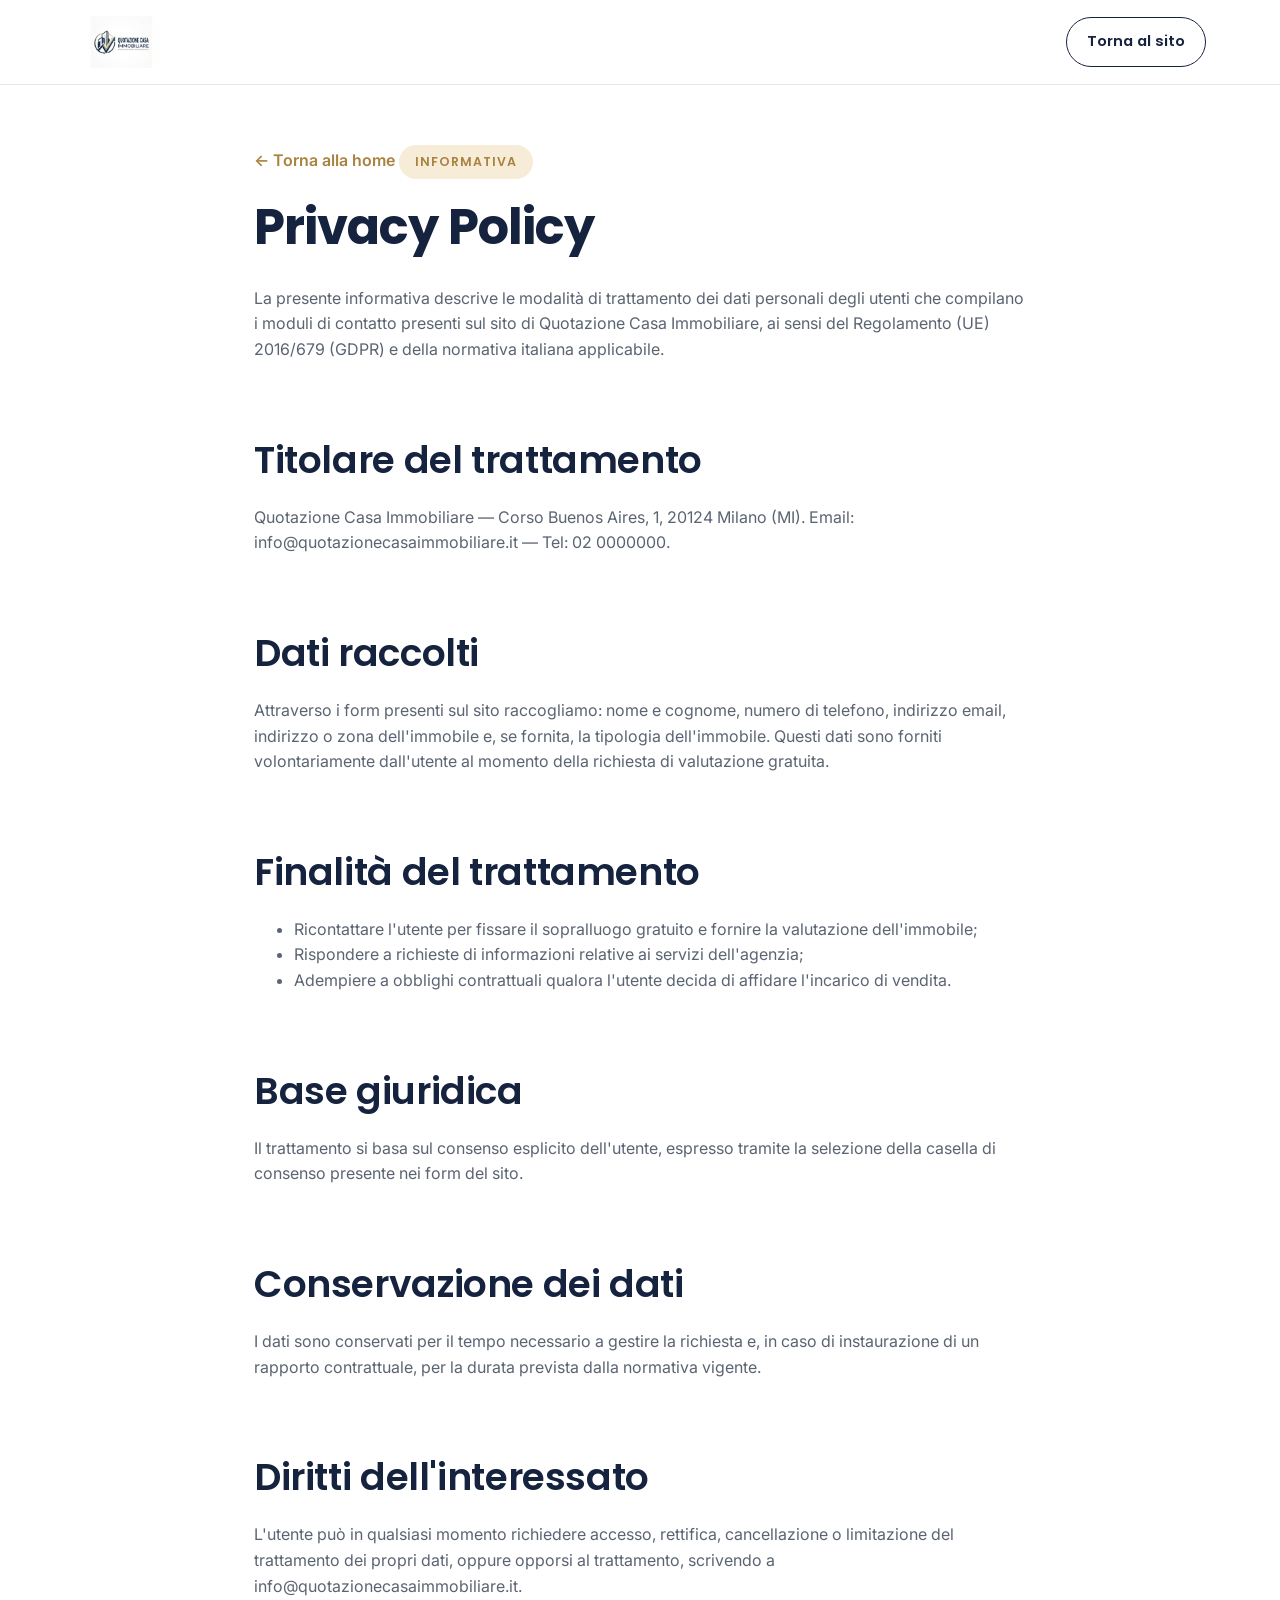
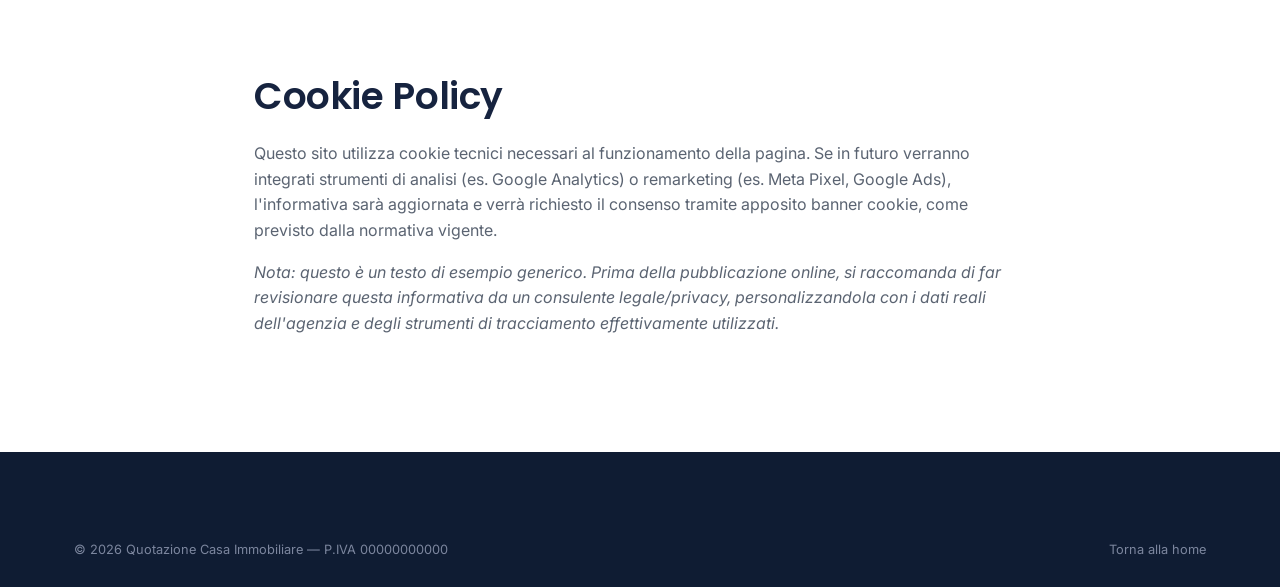
==== privacy.html @ f6f7c7dc "Rebranding: Valore Immobiliare -> Quotazione Casa Immobiliare Aggiornati logo, favicon, testi, meta " ====
<!DOCTYPE html>
<html lang="it">
<head>
<meta charset="UTF-8">
<meta name="viewport" content="width=device-width, initial-scale=1.0">
<title>Privacy Policy | Quotazione Casa Immobiliare</title>
<meta name="description" content="Informativa sulla privacy e sui cookie di Quotazione Casa Immobiliare, agenzia immobiliare a Milano e provincia.">
<meta name="robots" content="noindex, follow">
<link rel="icon" type="image/png" href="images/favicon-32.png">
<link href="https://fonts.googleapis.com/css2?family=Inter:wght@400;500;600;700&family=Poppins:wght@500;600;700&display=swap" rel="stylesheet">
<link rel="stylesheet" href="css/style.css">
<style>
  .legal-wrap { max-width: 820px; margin: 0 auto; padding: 60px 24px 100px; }
  .legal-wrap h2 { margin-top: 2em; }
  .legal-wrap ul { color: var(--muted); }
  .back-link { display: inline-block; margin-bottom: 24px; font-weight: 600; color: var(--gold-600); }
</style>
</head>
<body>

<header class="site-header">
  <div class="container">
    <a href="index.html" class="brand" aria-label="Quotazione Casa Immobiliare - Torna alla home">
      <img src="images/logo-header.png" alt="Quotazione Casa Immobiliare" width="220" height="120">
    </a>
    <div class="header-actions">
      <a href="index.html" class="btn btn-outline btn-sm">Torna al sito</a>
    </div>
  </div>
</header>

<main class="legal-wrap">
  <a href="index.html" class="back-link">&larr; Torna alla home</a>
  <span class="eyebrow">Informativa</span>
  <h1>Privacy Policy</h1>
  <p>La presente informativa descrive le modalità di trattamento dei dati personali degli utenti che compilano i moduli di contatto presenti sul sito di Quotazione Casa Immobiliare, ai sensi del Regolamento (UE) 2016/679 (GDPR) e della normativa italiana applicabile.</p>

  <h2>Titolare del trattamento</h2>
  <p>Quotazione Casa Immobiliare — Corso Buenos Aires, 1, 20124 Milano (MI). Email: info@quotazionecasaimmobiliare.it — Tel: 02 0000000.</p>

  <h2>Dati raccolti</h2>
  <p>Attraverso i form presenti sul sito raccogliamo: nome e cognome, numero di telefono, indirizzo email, indirizzo o zona dell'immobile e, se fornita, la tipologia dell'immobile. Questi dati sono forniti volontariamente dall'utente al momento della richiesta di valutazione gratuita.</p>

  <h2>Finalità del trattamento</h2>
  <ul>
    <li>Ricontattare l'utente per fissare il sopralluogo gratuito e fornire la valutazione dell'immobile;</li>
    <li>Rispondere a richieste di informazioni relative ai servizi dell'agenzia;</li>
    <li>Adempiere a obblighi contrattuali qualora l'utente decida di affidare l'incarico di vendita.</li>
  </ul>

  <h2>Base giuridica</h2>
  <p>Il trattamento si basa sul consenso esplicito dell'utente, espresso tramite la selezione della casella di consenso presente nei form del sito.</p>

  <h2>Conservazione dei dati</h2>
  <p>I dati sono conservati per il tempo necessario a gestire la richiesta e, in caso di instaurazione di un rapporto contrattuale, per la durata prevista dalla normativa vigente.</p>

  <h2>Diritti dell'interessato</h2>
  <p>L'utente può in qualsiasi momento richiedere accesso, rettifica, cancellazione o limitazione del trattamento dei propri dati, oppure opporsi al trattamento, scrivendo a info@quotazionecasaimmobiliare.it.</p>

  <h2 id="cookie">Cookie Policy</h2>
  <p>Questo sito utilizza cookie tecnici necessari al funzionamento della pagina. Se in futuro verranno integrati strumenti di analisi (es. Google Analytics) o remarketing (es. Meta Pixel, Google Ads), l'informativa sarà aggiornata e verrà richiesto il consenso tramite apposito banner cookie, come previsto dalla normativa vigente.</p>

  <p><em>Nota: questo è un testo di esempio generico. Prima della pubblicazione online, si raccomanda di far revisionare questa informativa da un consulente legale/privacy, personalizzandola con i dati reali dell'agenzia e degli strumenti di tracciamento effettivamente utilizzati.</em></p>
</main>

<footer class="site-footer">
  <div class="container">
    <div class="footer-bottom">
      <span>© 2026 Quotazione Casa Immobiliare — P.IVA 00000000000</span>
      <span><a href="index.html">Torna alla home</a></span>
    </div>
  </div>
</footer>

</body>
</html>
---- css/style.css ----
/* =========================================================
   Quotazione Casa Immobiliare — Landing Page
   Design system: bianco pulito, blu navy + oro (coerenti col logo)
   ========================================================= */

:root {
  --navy-950: #0f1c33;
  --navy-900: #16233f;
  --navy-800: #1e2f52;
  --navy-700: #2a3f6b;
  --gold-600: #a9823f;
  --gold-500: #c9a35a;
  --gold-300: #e3c98a;
  --gold-100: #f6ecd8;
  --ink: #1c2130;
  --muted: #5b6472;
  --muted-light: #8a92a0;
  --bg: #ffffff;
  --bg-soft: #f6f7fb;
  --bg-navy-soft: #eef1f8;
  --border: #e6e8ef;
  --success: #2e7d52;
  --radius-sm: 8px;
  --radius-md: 14px;
  --radius-lg: 22px;
  --shadow-sm: 0 2px 10px rgba(15, 28, 51, 0.06);
  --shadow-md: 0 12px 32px rgba(15, 28, 51, 0.10);
  --shadow-lg: 0 24px 60px rgba(15, 28, 51, 0.16);
  --container: 1180px;
  --ff-head: "Poppins", "Segoe UI", sans-serif;
  --ff-body: "Inter", "Segoe UI", sans-serif;
}

* { box-sizing: border-box; }
html { scroll-behavior: smooth; }

body {
  margin: 0;
  font-family: var(--ff-body);
  color: var(--ink);
  background: var(--bg);
  line-height: 1.6;
  -webkit-font-smoothing: antialiased;
}

img { max-width: 100%; display: block; }

a { color: inherit; text-decoration: none; }

h1, h2, h3, h4 {
  font-family: var(--ff-head);
  color: var(--navy-900);
  line-height: 1.18;
  margin: 0 0 .6em;
  font-weight: 600;
}

h1 { font-size: clamp(2rem, 4.4vw, 3.1rem); font-weight: 700; letter-spacing: -0.02em; }
h2 { font-size: clamp(1.7rem, 3vw, 2.35rem); letter-spacing: -0.01em; }
h3 { font-size: 1.2rem; }

p { margin: 0 0 1em; color: var(--muted); }

.container {
  width: 100%;
  max-width: var(--container);
  margin: 0 auto;
  padding: 0 24px;
}

section { padding: 88px 0; }
@media (max-width: 720px) { section { padding: 56px 0; } }

.section-soft { background: var(--bg-soft); }

.eyebrow {
  display: inline-block;
  font-family: var(--ff-head);
  font-size: 0.78rem;
  font-weight: 600;
  letter-spacing: 0.08em;
  text-transform: uppercase;
  color: var(--gold-600);
  background: var(--gold-100);
  padding: 7px 16px;
  border-radius: 999px;
  margin-bottom: 18px;
}

.section-head {
  max-width: 720px;
  margin: 0 auto 48px;
  text-align: center;
}
.section-head p.lead { font-size: 1.08rem; }

/* ---------- Buttons ---------- */
.btn {
  display: inline-flex;
  align-items: center;
  justify-content: center;
  gap: 10px;
  font-family: var(--ff-head);
  font-weight: 600;
  font-size: 1rem;
  padding: 16px 30px;
  border-radius: 999px;
  border: none;
  cursor: pointer;
  transition: transform .15s ease, box-shadow .15s ease, background .15s ease;
  white-space: nowrap;
}
.btn:active { transform: translateY(1px); }

.btn-primary {
  background: linear-gradient(135deg, var(--gold-500), var(--gold-600));
  color: #23180a;
  box-shadow: 0 10px 24px rgba(169, 130, 63, 0.35);
}
.btn-primary:hover { box-shadow: 0 14px 30px rgba(169, 130, 63, 0.45); transform: translateY(-1px); }

.btn-outline {
  background: transparent;
  color: var(--navy-900);
  border: 1.5px solid var(--navy-900);
}
.btn-outline:hover { background: var(--navy-900); color: #fff; }

.btn-ghost-light {
  background: rgba(255,255,255,0.12);
  color: #fff;
  border: 1.5px solid rgba(255,255,255,0.4);
}
.btn-ghost-light:hover { background: rgba(255,255,255,0.22); }

.btn-block { width: 100%; }
.btn-sm { padding: 12px 20px; font-size: .92rem; }

.btn-whatsapp {
  background: #25D366;
  color: #fff;
}
.btn-whatsapp:hover { background: #1ebe5b; }

/* ---------- Header ---------- */
.site-header {
  position: sticky;
  top: 0;
  z-index: 100;
  background: rgba(255,255,255,0.92);
  backdrop-filter: saturate(180%) blur(10px);
  border-bottom: 1px solid var(--border);
}
.site-header .container {
  display: flex;
  align-items: center;
  justify-content: space-between;
  height: 84px;
}
.brand { display: flex; align-items: center; }
.brand img { height: 52px; width: auto; }

.main-nav { display: flex; align-items: center; gap: 34px; }
.main-nav a {
  font-family: var(--ff-head);
  font-size: 0.95rem;
  font-weight: 500;
  color: var(--navy-800);
}
.main-nav a:hover { color: var(--gold-600); }

.header-actions { display: flex; align-items: center; gap: 14px; }
.header-phone {
  display: flex;
  align-items: center;
  gap: 8px;
  font-family: var(--ff-head);
  font-weight: 600;
  color: var(--navy-900);
  font-size: 0.95rem;
}
.header-phone svg { flex: none; }

.nav-toggle {
  display: none;
  background: none;
  border: none;
  cursor: pointer;
  padding: 6px;
}
.nav-toggle span {
  display: block;
  width: 26px;
  height: 2.5px;
  background: var(--navy-900);
  margin: 5px 0;
  border-radius: 2px;
}

@media (max-width: 940px) {
  .main-nav { position: fixed; top: 84px; left: 0; right: 0; background: #fff; flex-direction: column; align-items: flex-start; gap: 0; padding: 8px 24px 20px; box-shadow: var(--shadow-md); transform: translateY(-8px); opacity: 0; pointer-events: none; transition: all .2s ease; }
  .main-nav.open { transform: translateY(0); opacity: 1; pointer-events: auto; }
  .main-nav a { padding: 12px 0; width: 100%; border-bottom: 1px solid var(--border); }
  .header-phone span.phone-text { display: none; }
  .nav-toggle { display: block; }
  .header-actions .btn-primary.btn-sm span.btn-full-text { display: none; }
}

/* ---------- Hero ---------- */
.hero {
  position: relative;
  overflow: hidden;
  background: linear-gradient(160deg, var(--navy-950) 0%, var(--navy-900) 45%, var(--navy-700) 100%);
  padding: 76px 0 0;
}
.hero-skyline { position: absolute; left: 0; right: 0; bottom: 0; opacity: 0.5; pointer-events: none; }
.hero-grid {
  display: grid;
  grid-template-columns: 1.05fr 0.95fr;
  gap: 56px;
  align-items: center;
  position: relative;
  z-index: 2;
  padding-bottom: 70px;
}
@media (max-width: 980px) {
  .hero-grid { grid-template-columns: 1fr; gap: 40px; }
}

/* Fix: i figli di un grid/flex container non si restringono sotto il
   loro min-content intrinseco per via di badge/bottoni non wrappabili
   (min-width:auto di default). Forziamo lo shrink corretto su mobile. */
.hero-grid > *,
.final-cta-grid > *,
.pas-grid > *,
.callout-buyers > *,
.usp-grid > *,
.steps > *,
.stats-grid > *,
.testi-grid > *,
.footer-grid > * {
  min-width: 0;
}

.hero-copy h1 { color: #fff; }
.hero-copy .accent { color: var(--gold-300); }
.hero-copy p.sub {
  color: #cfd6e6;
  font-size: 1.12rem;
  max-width: 540px;
  margin-bottom: 30px;
}
.hero-eyebrow {
  background: rgba(201,163,90,0.15);
  color: var(--gold-300);
}

.hero-cta-row { display: flex; flex-wrap: wrap; gap: 14px; margin-bottom: 30px; }

.trust-row {
  display: flex;
  flex-wrap: wrap;
  gap: 22px;
  align-items: center;
  padding-top: 22px;
  border-top: 1px solid rgba(255,255,255,0.14);
}
.trust-item {
  display: flex;
  align-items: center;
  gap: 8px;
  color: #dfe4ef;
  font-size: 0.92rem;
  font-weight: 500;
}
.trust-item svg { flex: none; color: var(--gold-300); }
.stars { color: var(--gold-300); letter-spacing: 2px; }

/* Hero form card */
.hero-form-card {
  background: #fff;
  border-radius: var(--radius-lg);
  padding: 34px 32px;
  box-shadow: var(--shadow-lg);
  position: relative;
}
.hero-form-card .badge-free {
  position: absolute;
  top: -16px;
  right: 24px;
  background: linear-gradient(135deg, var(--gold-500), var(--gold-600));
  color: #23180a;
  font-family: var(--ff-head);
  font-weight: 700;
  font-size: 0.78rem;
  letter-spacing: 0.03em;
  padding: 8px 16px;
  border-radius: 999px;
  box-shadow: var(--shadow-sm);
  text-transform: uppercase;
}
.hero-form-card h3 { margin-bottom: 4px; }
.hero-form-card .form-sub { font-size: 0.92rem; margin-bottom: 20px; }

/* ---------- Forms ---------- */
.field { margin-bottom: 14px; }
.field label {
  display: block;
  font-size: 0.82rem;
  font-weight: 600;
  color: var(--navy-800);
  margin-bottom: 6px;
  font-family: var(--ff-head);
}
.field input,
.field select,
.field textarea {
  width: 100%;
  padding: 13px 14px;
  border-radius: var(--radius-sm);
  border: 1.5px solid var(--border);
  background: var(--bg-soft);
  font-family: var(--ff-body);
  font-size: 0.96rem;
  color: var(--ink);
  transition: border-color .15s ease, background .15s ease;
}
.field input:focus,
.field select:focus,
.field textarea:focus {
  outline: none;
  border-color: var(--gold-500);
  background: #fff;
}
.field-row { display: grid; grid-template-columns: 1fr 1fr; gap: 12px; }
@media (max-width: 480px) { .field-row { grid-template-columns: 1fr; } }

.consent {
  display: flex;
  gap: 10px;
  align-items: flex-start;
  font-size: 0.78rem;
  color: var(--muted-light);
  margin: 14px 0 18px;
}
.consent input { margin-top: 3px; }

.form-note {
  display: flex;
  align-items: center;
  gap: 8px;
  justify-content: center;
  font-size: 0.8rem;
  color: var(--muted-light);
  margin-top: 14px;
}
.form-note svg { flex: none; color: var(--success); }

.form-success {
  display: none;
  text-align: center;
  padding: 20px 6px;
}
.form-success.show { display: block; }
.form-success svg { color: var(--success); margin-bottom: 10px; }

/* ---------- Logos / social proof strip ---------- */
.proof-strip {
  padding: 34px 0;
  border-bottom: 1px solid var(--border);
}
.proof-strip .container {
  display: flex;
  flex-wrap: wrap;
  gap: 20px 40px;
  align-items: center;
  justify-content: center;
  text-align: center;
}
.proof-item {
  font-family: var(--ff-head);
  font-weight: 600;
  color: var(--navy-800);
  font-size: 0.92rem;
  display: flex;
  align-items: center;
  gap: 8px;
}
.proof-item svg { color: var(--gold-600); }

/* ---------- Problem / Agitate / Solve ---------- */
.pas-grid {
  display: grid;
  grid-template-columns: 1fr 1fr;
  gap: 56px;
  align-items: start;
}
@media (max-width: 900px) { .pas-grid { grid-template-columns: 1fr; gap: 36px; } }

.problem-list { list-style: none; margin: 0; padding: 0; display: grid; gap: 16px; }
.problem-list li {
  display: flex;
  gap: 14px;
  align-items: flex-start;
  background: #fff;
  border: 1px solid var(--border);
  border-radius: var(--radius-md);
  padding: 16px 18px;
  color: var(--ink);
  font-weight: 500;
}
.problem-list li svg { flex: none; color: #c0433f; margin-top: 2px; }

.solve-card {
  background: var(--navy-900);
  border-radius: var(--radius-lg);
  padding: 40px 36px;
  color: #fff;
  position: relative;
  overflow: hidden;
}
.solve-card::before {
  content: "";
  position: absolute;
  inset: 0;
  background: radial-gradient(circle at 85% 10%, rgba(201,163,90,0.28), transparent 55%);
}
.solve-card h3 { color: #fff; position: relative; }
.solve-card p { color: #cfd6e6; position: relative; }
.solve-card .eyebrow { background: rgba(201,163,90,0.18); color: var(--gold-300); }
.solve-card ul { list-style: none; margin: 20px 0 26px; padding: 0; display: grid; gap: 12px; position: relative; }
.solve-card ul li { display: flex; gap: 10px; align-items: center; font-weight: 500; color: #fff; }
.solve-card ul li svg { color: var(--gold-300); flex: none; }

/* ---------- USP / FAB cards ---------- */
.usp-grid {
  display: grid;
  grid-template-columns: repeat(4, 1fr);
  gap: 24px;
}
@media (max-width: 1080px) { .usp-grid { grid-template-columns: 1fr 1fr; } }
@media (max-width: 620px) { .usp-grid { grid-template-columns: 1fr; } }

.usp-card {
  background: #fff;
  border: 1px solid var(--border);
  border-radius: var(--radius-lg);
  padding: 30px 26px;
  transition: transform .18s ease, box-shadow .18s ease;
}
.usp-card:hover { transform: translateY(-4px); box-shadow: var(--shadow-md); }
.usp-icon {
  width: 54px; height: 54px;
  border-radius: 14px;
  background: var(--gold-100);
  display: flex; align-items: center; justify-content: center;
  color: var(--gold-600);
  margin-bottom: 18px;
}
.usp-card h3 { margin-bottom: 8px; }
.usp-card .usp-benefit {
  margin-top: 12px;
  padding-top: 12px;
  border-top: 1px dashed var(--border);
  font-size: 0.88rem;
  font-weight: 600;
  color: var(--navy-800);
  display: flex;
  gap: 8px;
}
.usp-card .usp-benefit svg { color: var(--success); flex: none; margin-top: 2px; }

/* Featured USP (database acquirenti) callout */
.callout-buyers {
  margin-top: 40px;
  background: linear-gradient(120deg, var(--gold-100), #fff 60%);
  border: 1px solid var(--gold-300);
  border-radius: var(--radius-lg);
  padding: 34px 36px;
  display: grid;
  grid-template-columns: auto 1fr auto;
  gap: 26px;
  align-items: center;
}
@media (max-width: 780px) { .callout-buyers { grid-template-columns: 1fr; text-align: center; } }
.callout-buyers .usp-icon { background: #fff; width: 64px; height: 64px; margin: 0 auto; }
.callout-buyers h3 { margin-bottom: 6px; }
.callout-buyers p { margin: 0; color: var(--navy-800); }

/* ---------- Process steps ---------- */
.steps {
  display: grid;
  grid-template-columns: repeat(4, 1fr);
  gap: 24px;
  counter-reset: step;
}
@media (max-width: 980px) { .steps { grid-template-columns: 1fr 1fr; } }
@media (max-width: 560px) { .steps { grid-template-columns: 1fr; } }
.step { position: relative; padding: 30px 22px 24px; background: #fff; border-radius: var(--radius-md); border: 1px solid var(--border); }
.step .step-num {
  counter-increment: step;
  width: 40px; height: 40px;
  border-radius: 50%;
  background: var(--navy-900);
  color: var(--gold-300);
  display: flex; align-items: center; justify-content: center;
  font-family: var(--ff-head);
  font-weight: 700;
  margin-bottom: 16px;
}
.step .step-num::before { content: counter(step); }
.step h3 { font-size: 1.05rem; margin-bottom: 6px; }
.step p { font-size: 0.92rem; margin: 0; }

/* ---------- Stats ---------- */
.stats-band {
  background: var(--navy-900);
  color: #fff;
  padding: 56px 0;
}
.stats-grid {
  display: grid;
  grid-template-columns: repeat(4, 1fr);
  gap: 24px;
  text-align: center;
}
@media (max-width: 780px) { .stats-grid { grid-template-columns: 1fr 1fr; } }
.stat-num {
  font-family: var(--ff-head);
  font-size: clamp(2rem, 3.4vw, 2.6rem);
  font-weight: 700;
  color: var(--gold-300);
  margin-bottom: 4px;
}
.stat-label { font-size: 0.88rem; color: #cfd6e6; }

/* ---------- Testimonials ---------- */
.testi-grid {
  display: grid;
  grid-template-columns: repeat(3, 1fr);
  gap: 24px;
}
@media (max-width: 980px) { .testi-grid { grid-template-columns: 1fr 1fr; } }
@media (max-width: 640px) { .testi-grid { grid-template-columns: 1fr; } }

.testi-card {
  background: #fff;
  border: 1px solid var(--border);
  border-radius: var(--radius-lg);
  padding: 26px 24px;
  box-shadow: var(--shadow-sm);
  display: flex;
  flex-direction: column;
}
.testi-stars { color: var(--gold-500); letter-spacing: 2px; margin-bottom: 12px; font-size: 0.95rem; }
.testi-card p.quote { color: var(--ink); font-size: 0.96rem; flex: 1; }
.testi-person { display: flex; align-items: center; gap: 12px; margin-top: 14px; }
.testi-avatar {
  width: 44px; height: 44px;
  border-radius: 50%;
  background: var(--navy-900);
  color: var(--gold-300);
  display: flex; align-items: center; justify-content: center;
  font-family: var(--ff-head);
  font-weight: 700;
  font-size: 0.9rem;
  flex: none;
}
.testi-name { font-family: var(--ff-head); font-weight: 600; font-size: 0.9rem; color: var(--navy-900); }
.testi-loc { font-size: 0.8rem; color: var(--muted-light); }

/* ---------- FAQ ---------- */
.faq-list { max-width: 820px; margin: 0 auto; display: grid; gap: 14px; }
.faq-item {
  background: #fff;
  border: 1px solid var(--border);
  border-radius: var(--radius-md);
  overflow: hidden;
}
.faq-question {
  width: 100%;
  display: flex;
  align-items: center;
  justify-content: space-between;
  gap: 16px;
  padding: 20px 22px;
  background: none;
  border: none;
  cursor: pointer;
  text-align: left;
  font-family: var(--ff-head);
  font-weight: 600;
  font-size: 1rem;
  color: var(--navy-900);
}
.faq-question .icon-plus { flex: none; transition: transform .2s ease; color: var(--gold-600); }
.faq-item.open .icon-plus { transform: rotate(45deg); }
.faq-answer {
  max-height: 0;
  overflow: hidden;
  transition: max-height .25s ease;
}
.faq-answer-inner { padding: 0 22px 20px; color: var(--muted); font-size: 0.95rem; }
.faq-item.open .faq-answer { max-height: 320px; }

/* ---------- Final CTA ---------- */
.final-cta {
  background: linear-gradient(160deg, var(--navy-950), var(--navy-800));
  color: #fff;
  position: relative;
  overflow: hidden;
}
.final-cta .container { position: relative; z-index: 2; }
.final-cta-grid {
  display: grid;
  grid-template-columns: 1.1fr 0.9fr;
  gap: 50px;
  align-items: center;
}
@media (max-width: 900px) { .final-cta-grid { grid-template-columns: 1fr; } }
.final-cta h2 { color: #fff; }
.final-cta p.sub { color: #cfd6e6; font-size: 1.05rem; }
.urgency-badge {
  display: inline-flex;
  align-items: center;
  gap: 8px;
  background: rgba(201,163,90,0.16);
  color: var(--gold-300);
  border: 1px solid rgba(201,163,90,0.4);
  padding: 8px 16px;
  border-radius: 999px;
  font-size: 0.85rem;
  font-weight: 600;
  margin-bottom: 18px;
}
.final-cta .hero-form-card { background: #fff; }

/* ---------- Footer ---------- */
.site-footer { background: var(--navy-950); color: #b9c1d4; padding: 64px 0 26px; }
.footer-grid {
  display: grid;
  grid-template-columns: 1.4fr 1fr 1fr 1.2fr;
  gap: 40px;
  padding-bottom: 40px;
  border-bottom: 1px solid rgba(255,255,255,0.1);
}
@media (max-width: 900px) { .footer-grid { grid-template-columns: 1fr 1fr; } }
@media (max-width: 560px) { .footer-grid { grid-template-columns: 1fr; } }
.footer-brand img {
  height: 52px;
  margin-bottom: 16px;
  background: #fff;
  padding: 8px 14px;
  border-radius: var(--radius-sm);
}
.footer-brand p { color: #8f99b3; font-size: 0.9rem; max-width: 280px; }
.site-footer h4 { color: #fff; font-size: 0.95rem; margin-bottom: 16px; }
.footer-links { list-style: none; margin: 0; padding: 0; display: grid; gap: 10px; }
.footer-links a { color: #b9c1d4; font-size: 0.9rem; }
.footer-links a:hover { color: var(--gold-300); }
.footer-contact li { display: flex; gap: 10px; align-items: flex-start; margin-bottom: 12px; font-size: 0.9rem; }
.footer-contact svg { flex: none; color: var(--gold-300); margin-top: 2px; }
.social-row { display: flex; gap: 10px; margin-top: 16px; }
.social-row a {
  width: 38px; height: 38px;
  border-radius: 50%;
  border: 1px solid rgba(255,255,255,0.2);
  display: flex; align-items: center; justify-content: center;
  color: #fff;
}
.social-row a:hover { background: var(--gold-500); border-color: var(--gold-500); color: #23180a; }
.footer-bottom {
  display: flex;
  flex-wrap: wrap;
  gap: 12px;
  justify-content: space-between;
  padding-top: 24px;
  font-size: 0.8rem;
  color: #7c869e;
}
.footer-bottom a { color: #7c869e; }
.footer-bottom a:hover { color: var(--gold-300); }

/* ---------- Floating helpers ---------- */
.mobile-cta-bar {
  position: fixed;
  left: 0; right: 0; bottom: 0;
  z-index: 90;
  display: none;
  gap: 10px;
  padding: 10px 14px;
  background: #fff;
  box-shadow: 0 -8px 24px rgba(15,28,51,0.14);
  border-top: 1px solid var(--border);
}
@media (max-width: 720px) { .mobile-cta-bar { display: flex; } body { padding-bottom: 74px; } }

.whatsapp-float {
  position: fixed;
  right: 22px;
  bottom: 92px;
  z-index: 95;
  width: 58px; height: 58px;
  border-radius: 50%;
  background: #25D366;
  color: #fff;
  display: flex; align-items: center; justify-content: center;
  box-shadow: 0 10px 26px rgba(37,211,102,0.45);
}
@media (min-width: 721px) { .whatsapp-float { bottom: 26px; } }

/* ---------- Utilities ---------- */
.visually-hidden {
  position: absolute; width: 1px; height: 1px;
  overflow: hidden; clip: rect(0 0 0 0); white-space: nowrap;
}
.text-center { text-align: center; }
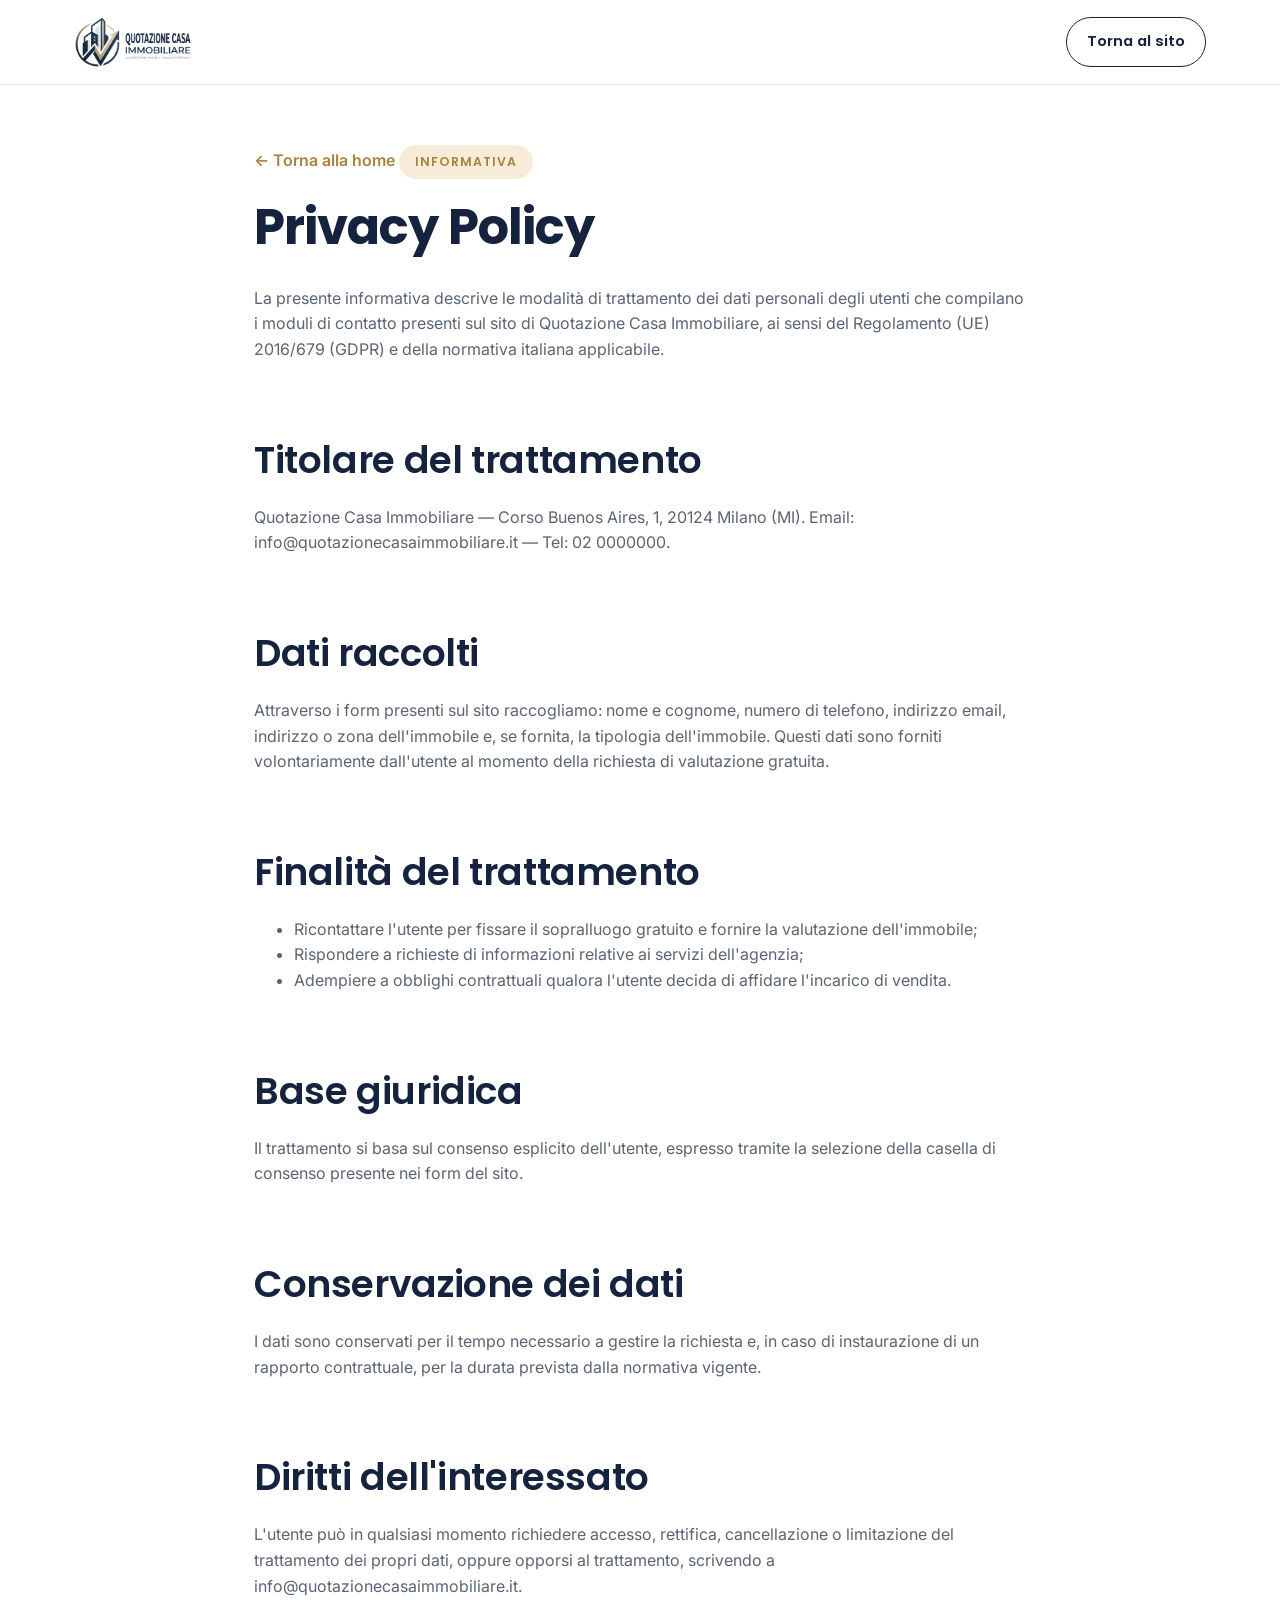
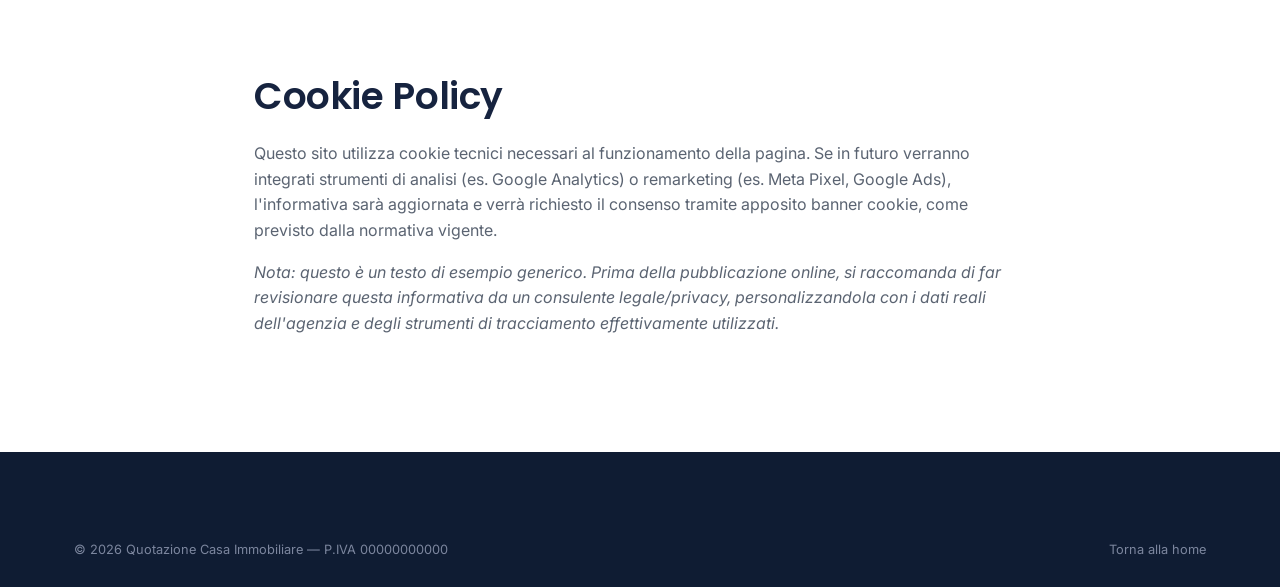
==== commit 9f64b421: "Sostituito logo con versione a sfondo trasparente Rimossi i file logo obsoleti (Logo.png, Quotazione" ====
--- a/privacy.html
+++ b/privacy.html
@@ -21,7 +21,7 @@
 <header class="site-header">
   <div class="container">
     <a href="index.html" class="brand" aria-label="Quotazione Casa Immobiliare - Torna alla home">
-      <img src="images/logo-header.png" alt="Quotazione Casa Immobiliare" width="220" height="120">
+      <img src="images/logo-header.png" alt="Quotazione Casa Immobiliare" width="272" height="120">
     </a>
     <div class="header-actions">
       <a href="index.html" class="btn btn-outline btn-sm">Torna al sito</a>
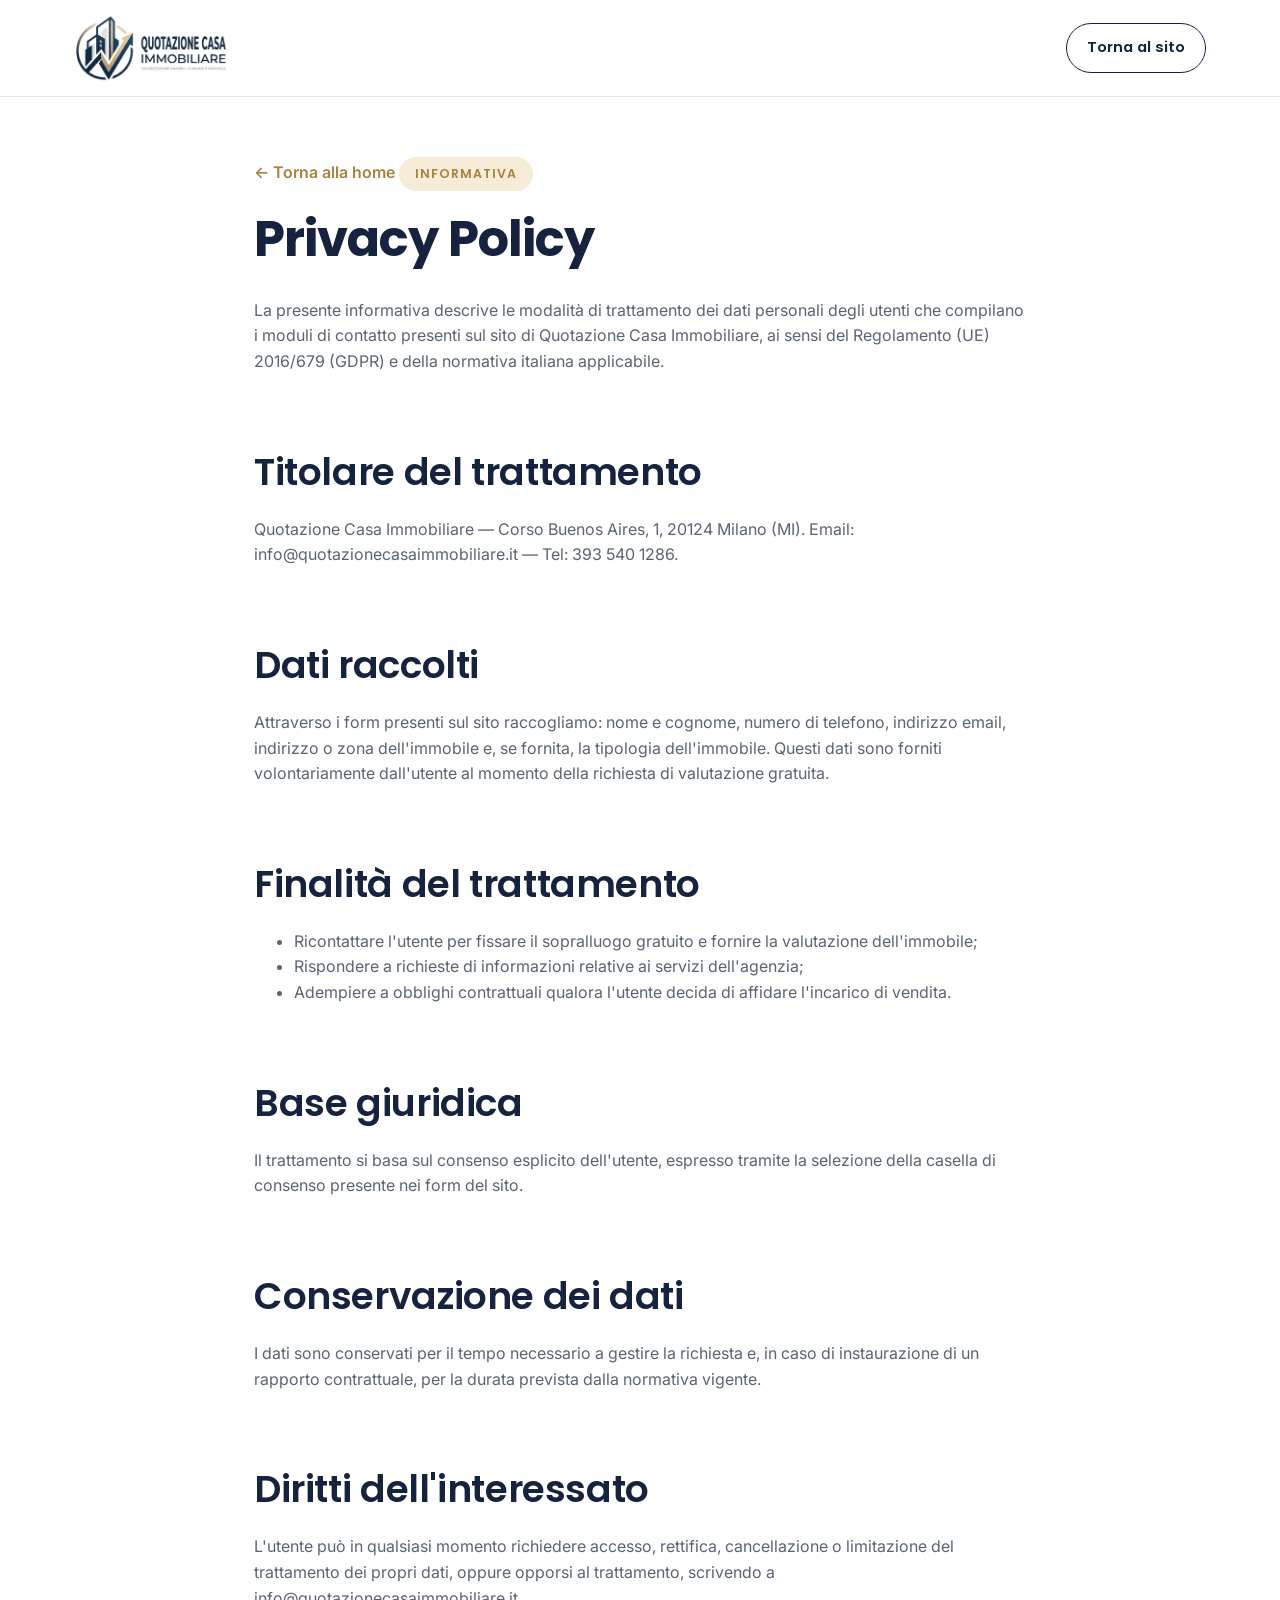
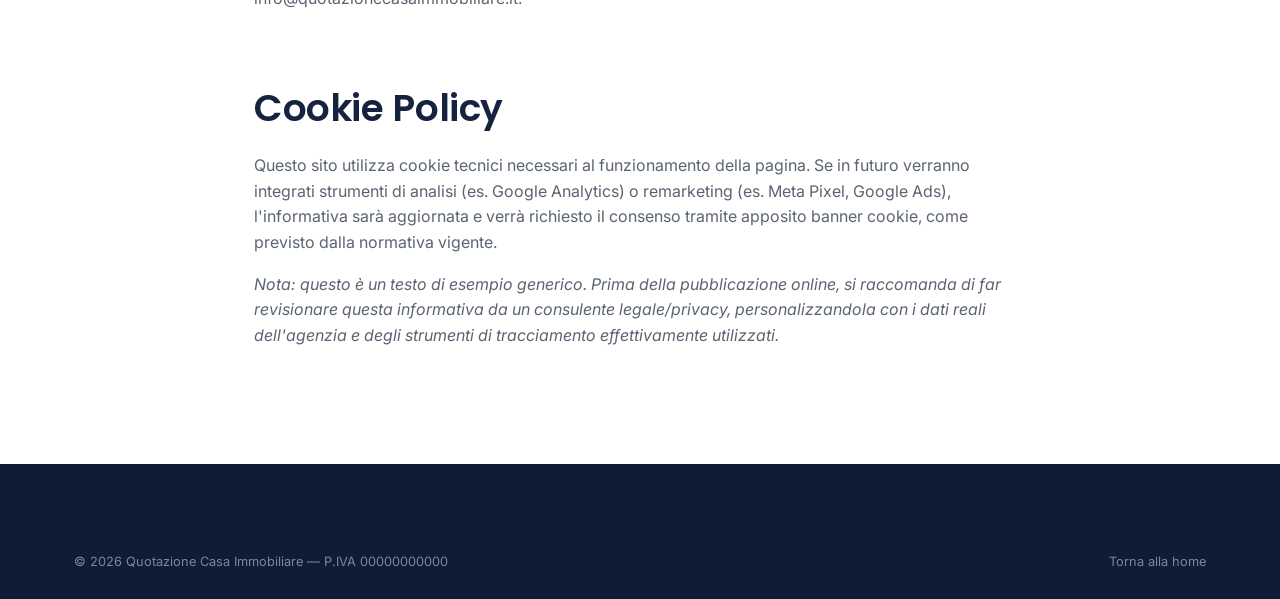
==== commit d3c09192: "Imposta numero di telefono e WhatsApp reali (+39 393 540 1286) Aggiornati tutti i link tel: e wa.me " ====
--- a/privacy.html
+++ b/privacy.html
@@ -36,7 +36,7 @@
   <p>La presente informativa descrive le modalità di trattamento dei dati personali degli utenti che compilano i moduli di contatto presenti sul sito di Quotazione Casa Immobiliare, ai sensi del Regolamento (UE) 2016/679 (GDPR) e della normativa italiana applicabile.</p>
 
   <h2>Titolare del trattamento</h2>
-  <p>Quotazione Casa Immobiliare — Corso Buenos Aires, 1, 20124 Milano (MI). Email: info@quotazionecasaimmobiliare.it — Tel: 02 0000000.</p>
+  <p>Quotazione Casa Immobiliare — Corso Buenos Aires, 1, 20124 Milano (MI). Email: info@quotazionecasaimmobiliare.it — Tel: 393 540 1286.</p>
 
   <h2>Dati raccolti</h2>
   <p>Attraverso i form presenti sul sito raccogliamo: nome e cognome, numero di telefono, indirizzo email, indirizzo o zona dell'immobile e, se fornita, la tipologia dell'immobile. Questi dati sono forniti volontariamente dall'utente al momento della richiesta di valutazione gratuita.</p>
--- a/css/style.css
+++ b/css/style.css
@@ -155,10 +155,10 @@
   display: flex;
   align-items: center;
   justify-content: space-between;
-  height: 84px;
+  height: 96px;
 }
 .brand { display: flex; align-items: center; }
-.brand img { height: 52px; width: auto; }
+.brand img { height: 68px; width: auto; }
 
 .main-nav { display: flex; align-items: center; gap: 34px; }
 .main-nav a {
@@ -198,7 +198,7 @@
 }
 
 @media (max-width: 940px) {
-  .main-nav { position: fixed; top: 84px; left: 0; right: 0; background: #fff; flex-direction: column; align-items: flex-start; gap: 0; padding: 8px 24px 20px; box-shadow: var(--shadow-md); transform: translateY(-8px); opacity: 0; pointer-events: none; transition: all .2s ease; }
+  .main-nav { position: fixed; top: 96px; left: 0; right: 0; background: #fff; flex-direction: column; align-items: flex-start; gap: 0; padding: 8px 24px 20px; box-shadow: var(--shadow-md); transform: translateY(-8px); opacity: 0; pointer-events: none; transition: all .2s ease; }
   .main-nav.open { transform: translateY(0); opacity: 1; pointer-events: auto; }
   .main-nav a { padding: 12px 0; width: 100%; border-bottom: 1px solid var(--border); }
   .header-phone span.phone-text { display: none; }
@@ -364,6 +364,15 @@
 .form-success.show { display: block; }
 .form-success svg { color: var(--success); margin-bottom: 10px; }
 
+.form-error {
+  display: none;
+  text-align: center;
+  padding: 20px 6px;
+}
+.form-error.show { display: block; }
+.form-error svg { color: #c0433f; margin-bottom: 10px; }
+.form-error .btn { margin-top: 10px; }
+
 /* ---------- Logos / social proof strip ---------- */
 .proof-strip {
   padding: 34px 0;
@@ -646,13 +655,15 @@
 }
 @media (max-width: 900px) { .footer-grid { grid-template-columns: 1fr 1fr; } }
 @media (max-width: 560px) { .footer-grid { grid-template-columns: 1fr; } }
-.footer-brand img {
-  height: 52px;
+.footer-logo-badge {
+  display: inline-block;
+  background: #fff;
+  padding: 10px 16px;
+  border-radius: var(--radius-sm);
   margin-bottom: 16px;
-  background: #fff;
-  padding: 8px 14px;
-  border-radius: var(--radius-sm);
-}
+  line-height: 0;
+}
+.footer-brand img { height: 44px; width: auto; display: block; }
 .footer-brand p { color: #8f99b3; font-size: 0.9rem; max-width: 280px; }
 .site-footer h4 { color: #fff; font-size: 0.95rem; margin-bottom: 16px; }
 .footer-links { list-style: none; margin: 0; padding: 0; display: grid; gap: 10px; }
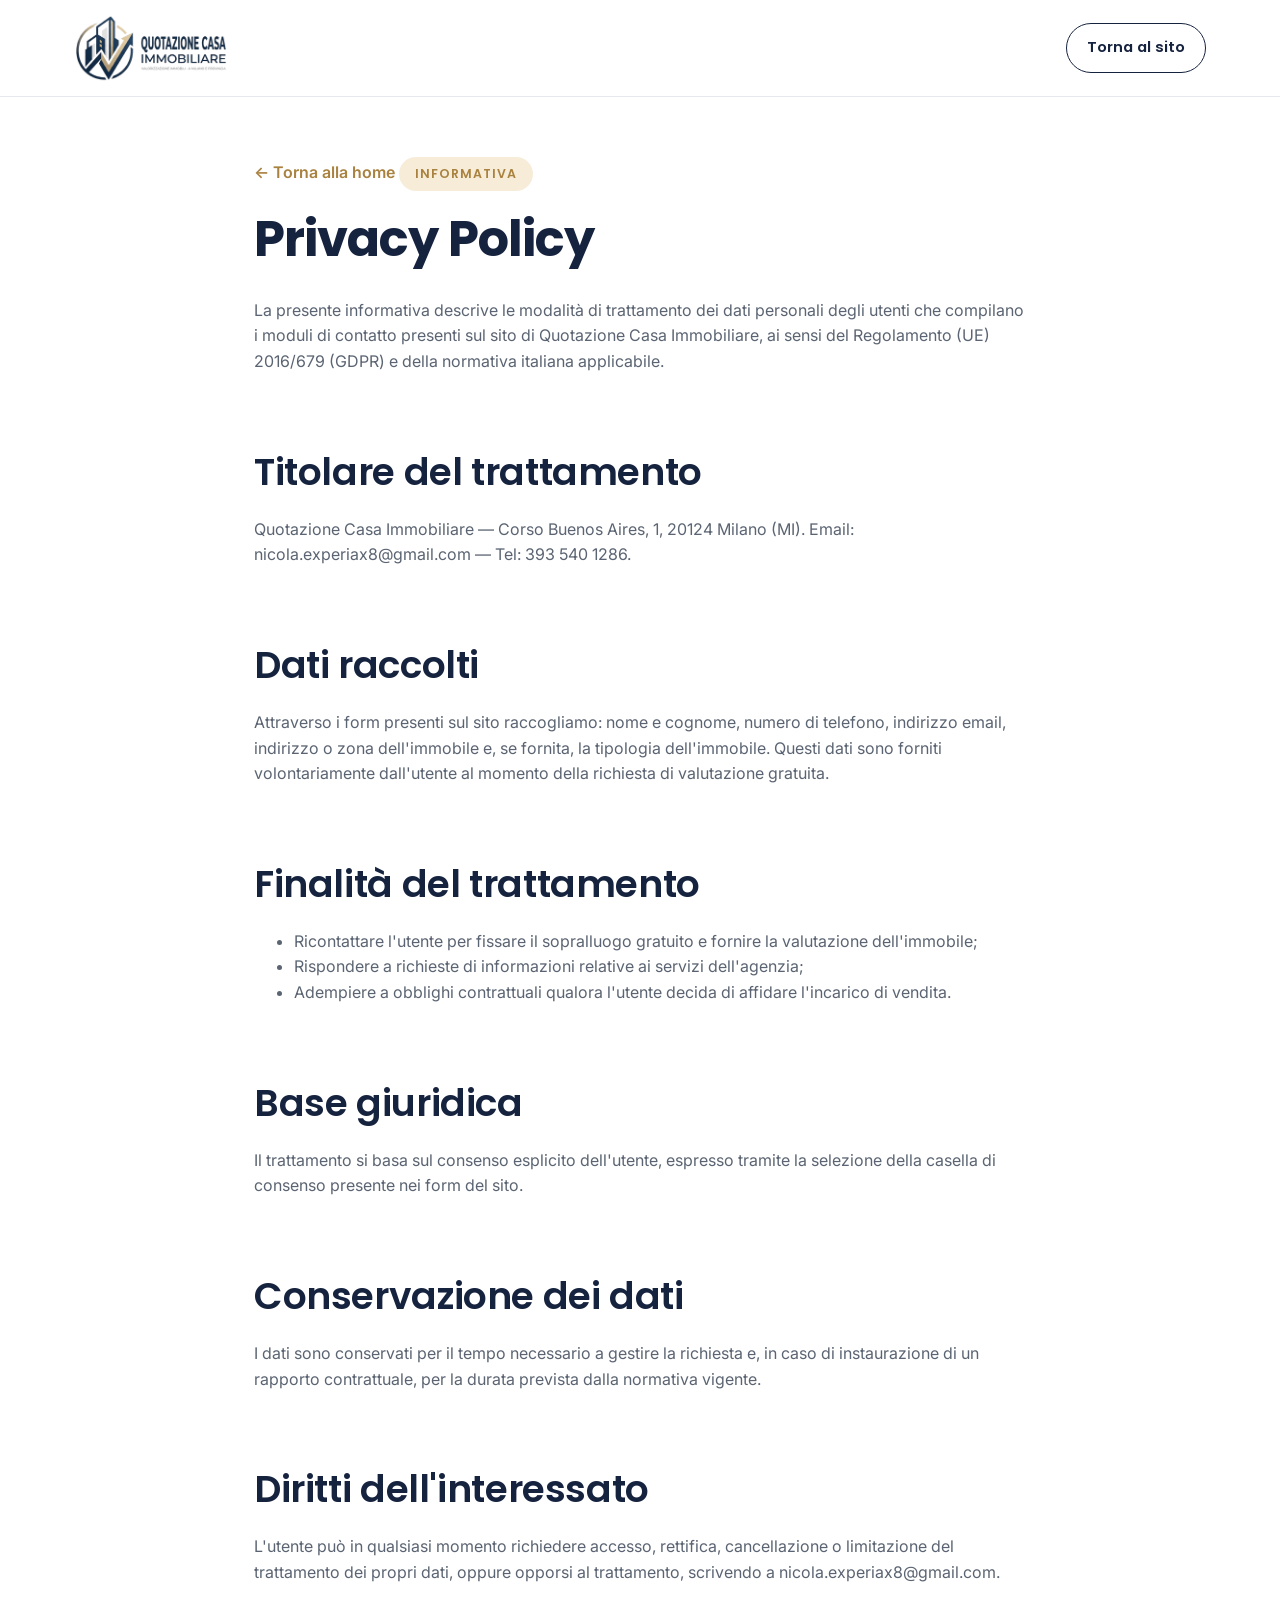
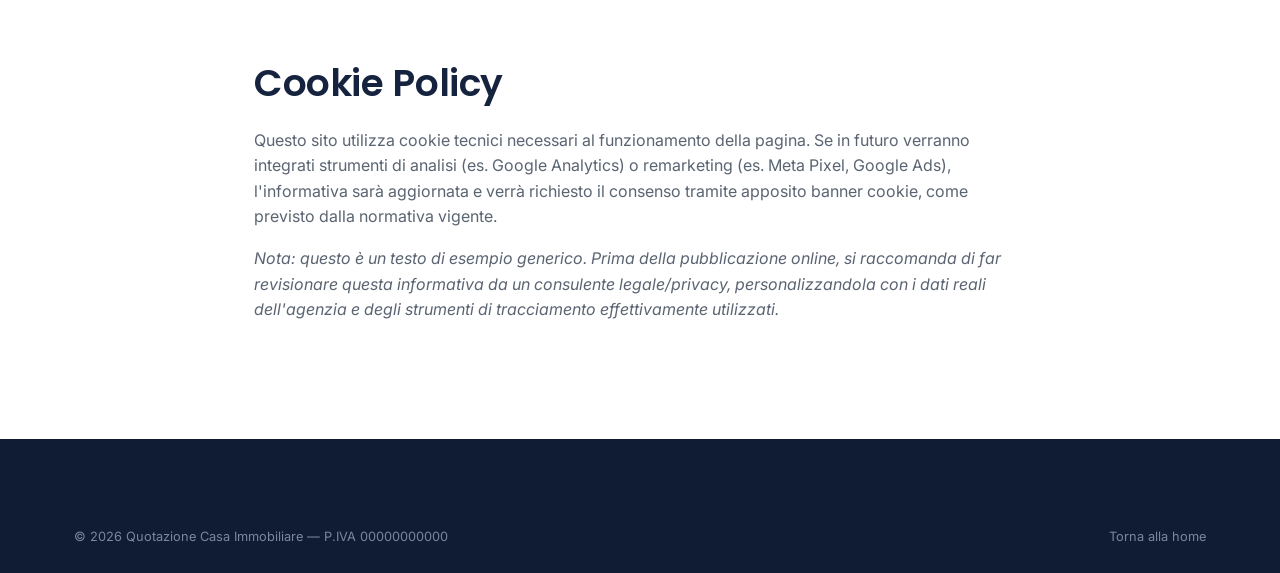
==== commit 9624441e: "Imposta email reale (nicola.experiax8@gmail.com) Sostituita ovunque (JSON-LD, privacy policy, footer" ====
--- a/privacy.html
+++ b/privacy.html
@@ -36,7 +36,7 @@
   <p>La presente informativa descrive le modalità di trattamento dei dati personali degli utenti che compilano i moduli di contatto presenti sul sito di Quotazione Casa Immobiliare, ai sensi del Regolamento (UE) 2016/679 (GDPR) e della normativa italiana applicabile.</p>
 
   <h2>Titolare del trattamento</h2>
-  <p>Quotazione Casa Immobiliare — Corso Buenos Aires, 1, 20124 Milano (MI). Email: info@quotazionecasaimmobiliare.it — Tel: 393 540 1286.</p>
+  <p>Quotazione Casa Immobiliare — Corso Buenos Aires, 1, 20124 Milano (MI). Email: nicola.experiax8@gmail.com — Tel: 393 540 1286.</p>
 
   <h2>Dati raccolti</h2>
   <p>Attraverso i form presenti sul sito raccogliamo: nome e cognome, numero di telefono, indirizzo email, indirizzo o zona dell'immobile e, se fornita, la tipologia dell'immobile. Questi dati sono forniti volontariamente dall'utente al momento della richiesta di valutazione gratuita.</p>
@@ -55,7 +55,7 @@
   <p>I dati sono conservati per il tempo necessario a gestire la richiesta e, in caso di instaurazione di un rapporto contrattuale, per la durata prevista dalla normativa vigente.</p>
 
   <h2>Diritti dell'interessato</h2>
-  <p>L'utente può in qualsiasi momento richiedere accesso, rettifica, cancellazione o limitazione del trattamento dei propri dati, oppure opporsi al trattamento, scrivendo a info@quotazionecasaimmobiliare.it.</p>
+  <p>L'utente può in qualsiasi momento richiedere accesso, rettifica, cancellazione o limitazione del trattamento dei propri dati, oppure opporsi al trattamento, scrivendo a nicola.experiax8@gmail.com.</p>
 
   <h2 id="cookie">Cookie Policy</h2>
   <p>Questo sito utilizza cookie tecnici necessari al funzionamento della pagina. Se in futuro verranno integrati strumenti di analisi (es. Google Analytics) o remarketing (es. Meta Pixel, Google Ads), l'informativa sarà aggiornata e verrà richiesto il consenso tramite apposito banner cookie, come previsto dalla normativa vigente.</p>
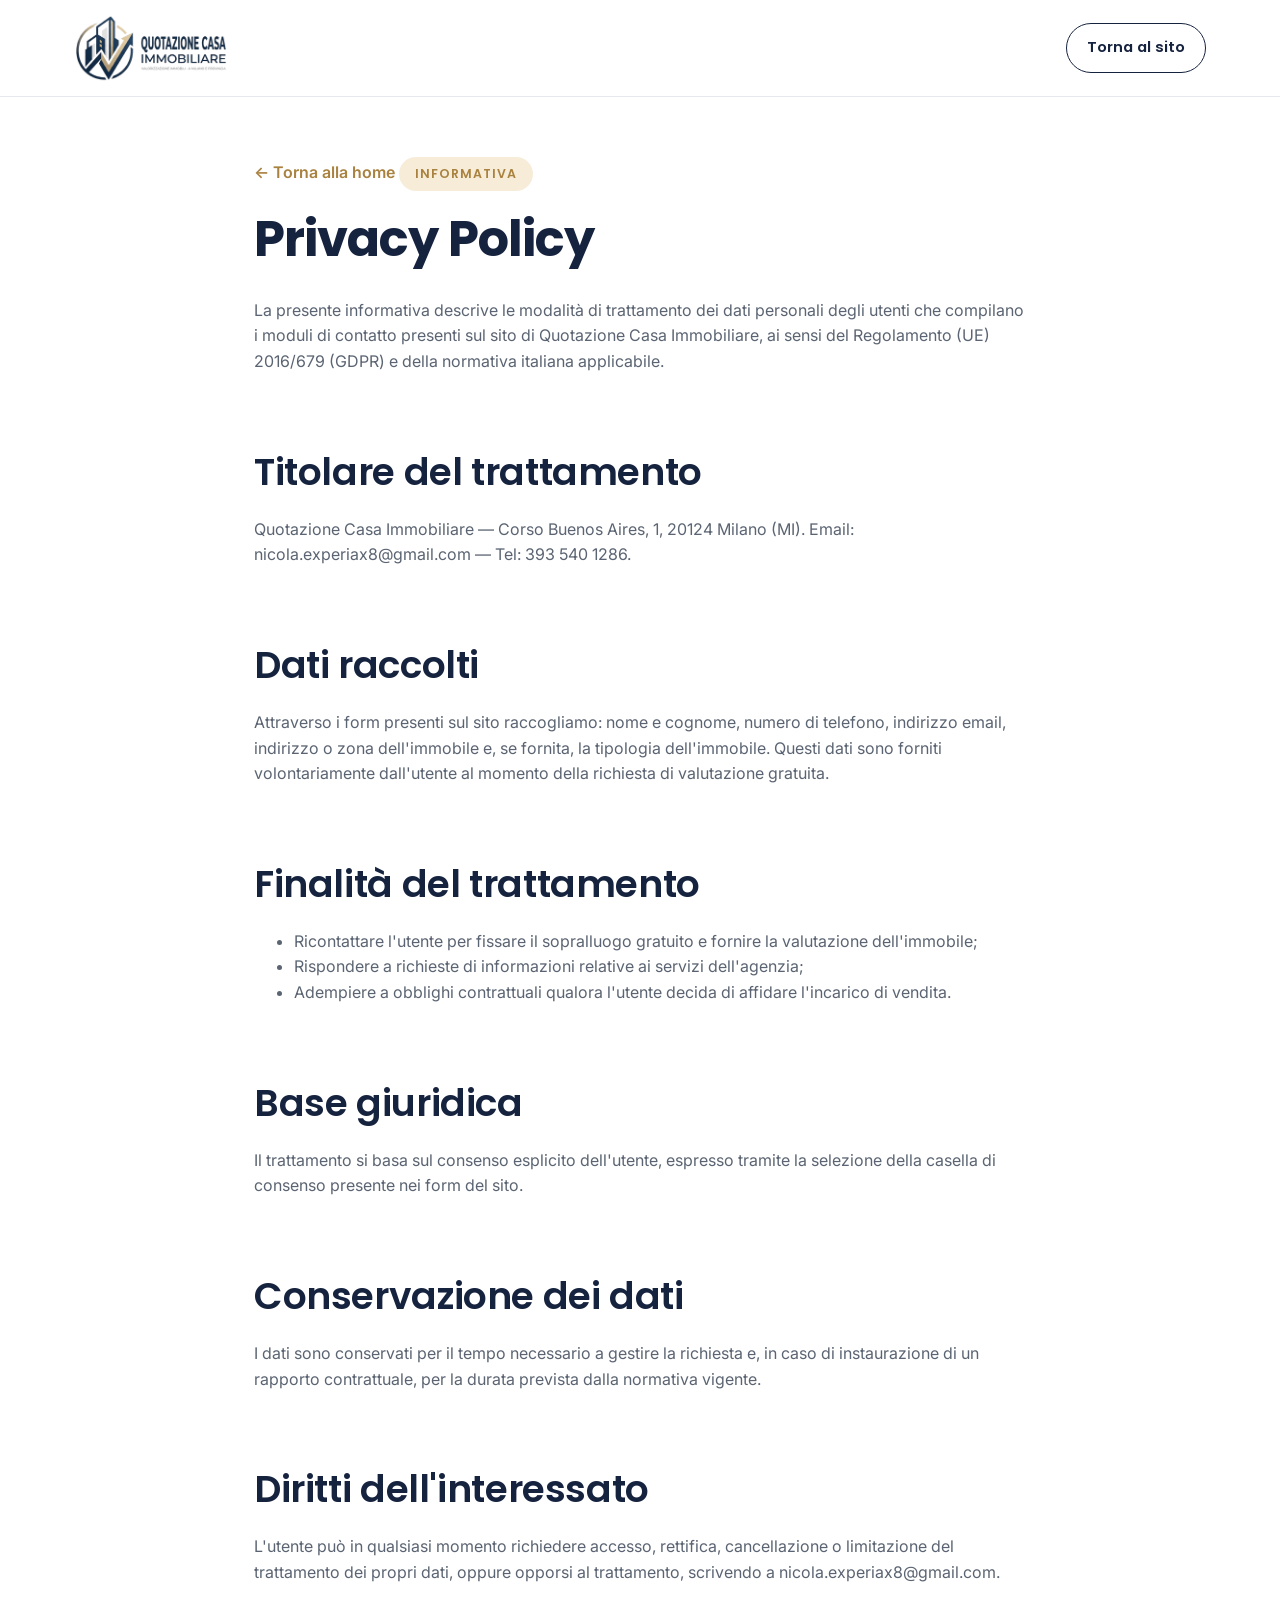
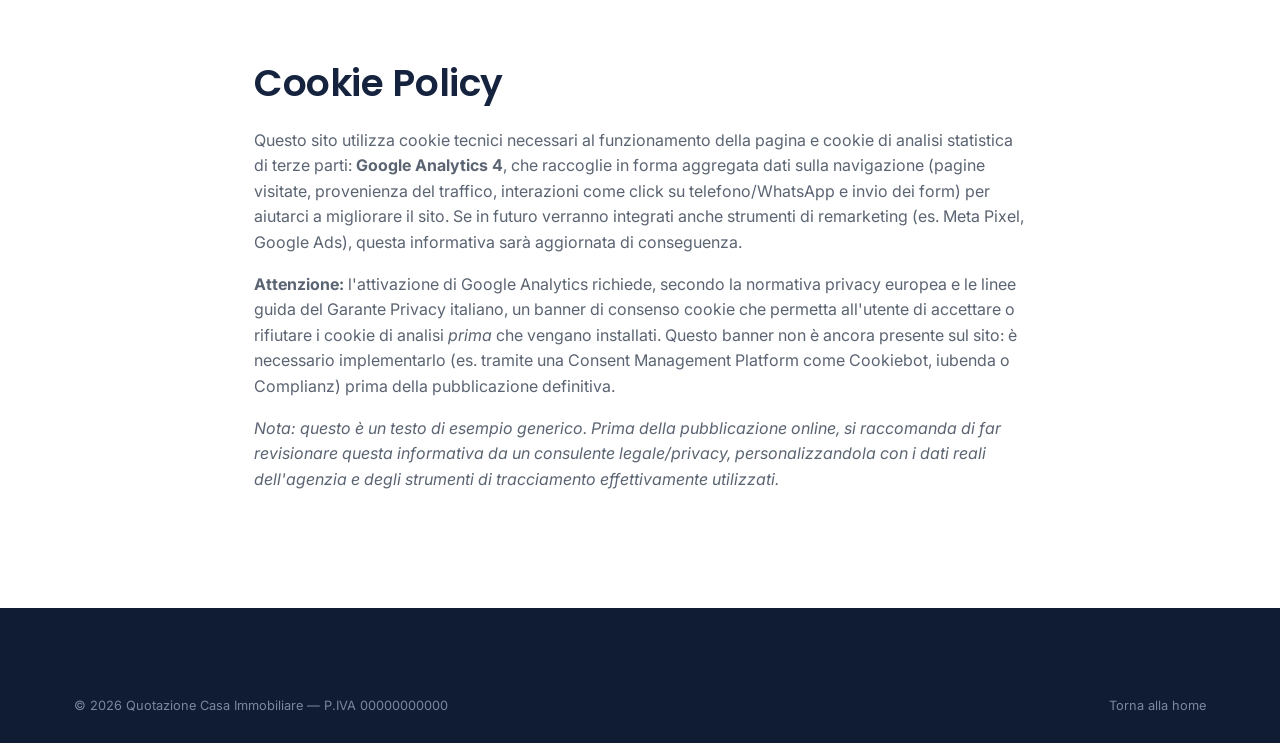
==== commit ab3e8f28: "Collega Google Analytics 4 (G-9PPVYRKSVR) - Aggiunto lo snippet gtag.js in cima all'<head> di index." ====
--- a/privacy.html
+++ b/privacy.html
@@ -58,7 +58,8 @@
   <p>L'utente può in qualsiasi momento richiedere accesso, rettifica, cancellazione o limitazione del trattamento dei propri dati, oppure opporsi al trattamento, scrivendo a nicola.experiax8@gmail.com.</p>
 
   <h2 id="cookie">Cookie Policy</h2>
-  <p>Questo sito utilizza cookie tecnici necessari al funzionamento della pagina. Se in futuro verranno integrati strumenti di analisi (es. Google Analytics) o remarketing (es. Meta Pixel, Google Ads), l'informativa sarà aggiornata e verrà richiesto il consenso tramite apposito banner cookie, come previsto dalla normativa vigente.</p>
+  <p>Questo sito utilizza cookie tecnici necessari al funzionamento della pagina e cookie di analisi statistica di terze parti: <strong>Google Analytics 4</strong>, che raccoglie in forma aggregata dati sulla navigazione (pagine visitate, provenienza del traffico, interazioni come click su telefono/WhatsApp e invio dei form) per aiutarci a migliorare il sito. Se in futuro verranno integrati anche strumenti di remarketing (es. Meta Pixel, Google Ads), questa informativa sarà aggiornata di conseguenza.</p>
+  <p><strong>Attenzione:</strong> l'attivazione di Google Analytics richiede, secondo la normativa privacy europea e le linee guida del Garante Privacy italiano, un banner di consenso cookie che permetta all'utente di accettare o rifiutare i cookie di analisi <em>prima</em> che vengano installati. Questo banner non è ancora presente sul sito: è necessario implementarlo (es. tramite una Consent Management Platform come Cookiebot, iubenda o Complianz) prima della pubblicazione definitiva.</p>
 
   <p><em>Nota: questo è un testo di esempio generico. Prima della pubblicazione online, si raccomanda di far revisionare questa informativa da un consulente legale/privacy, personalizzandola con i dati reali dell'agenzia e degli strumenti di tracciamento effettivamente utilizzati.</em></p>
 </main>
--- a/css/style.css
+++ b/css/style.css
@@ -671,15 +671,6 @@
 .footer-links a:hover { color: var(--gold-300); }
 .footer-contact li { display: flex; gap: 10px; align-items: flex-start; margin-bottom: 12px; font-size: 0.9rem; }
 .footer-contact svg { flex: none; color: var(--gold-300); margin-top: 2px; }
-.social-row { display: flex; gap: 10px; margin-top: 16px; }
-.social-row a {
-  width: 38px; height: 38px;
-  border-radius: 50%;
-  border: 1px solid rgba(255,255,255,0.2);
-  display: flex; align-items: center; justify-content: center;
-  color: #fff;
-}
-.social-row a:hover { background: var(--gold-500); border-color: var(--gold-500); color: #23180a; }
 .footer-bottom {
   display: flex;
   flex-wrap: wrap;
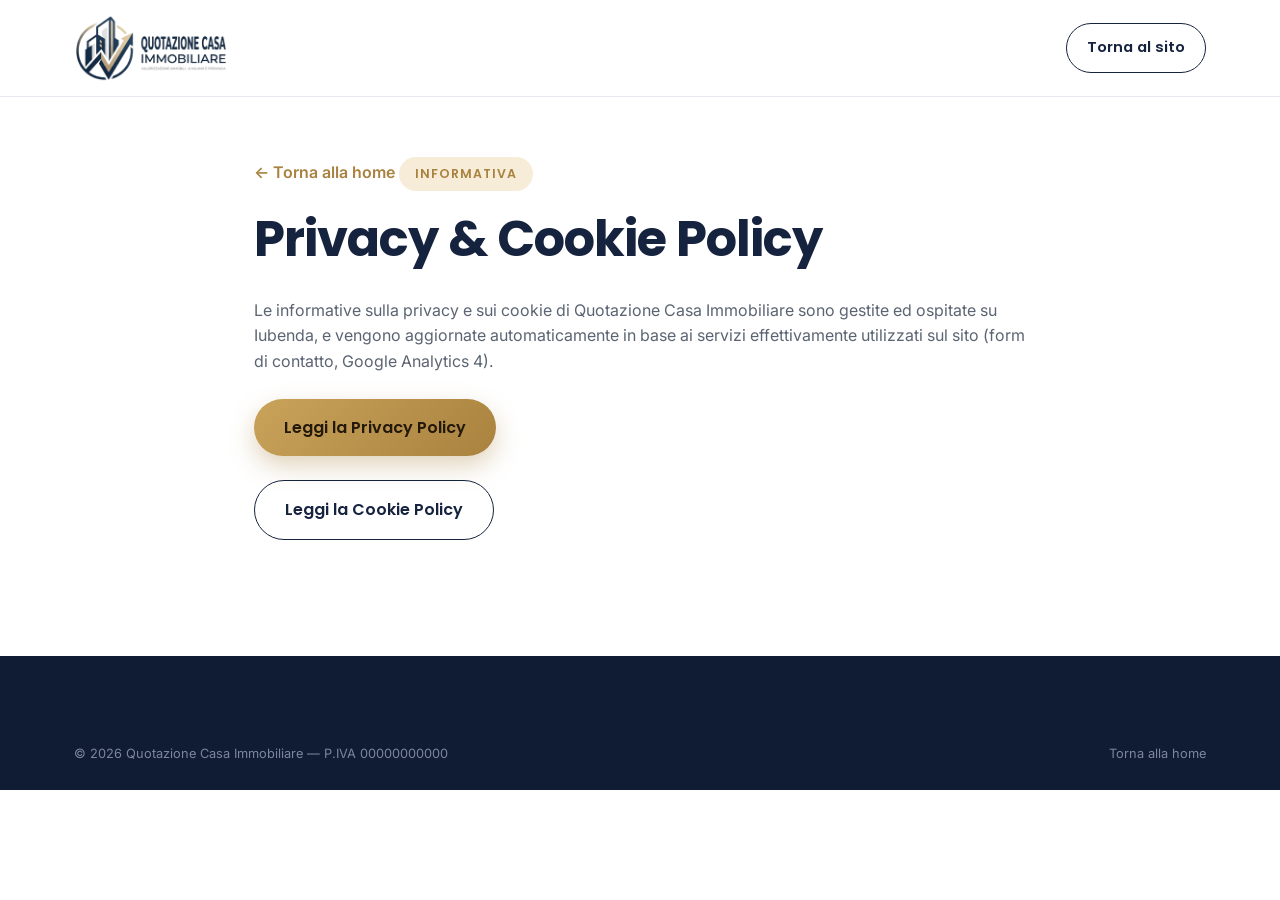
==== commit 385ace4b: "Collega Privacy e Cookie Policy generate da Iubenda - Tutti i link "Privacy Policy"/"Cookie Policy" " ====
--- a/privacy.html
+++ b/privacy.html
@@ -6,13 +6,16 @@
 <title>Privacy Policy | Quotazione Casa Immobiliare</title>
 <meta name="description" content="Informativa sulla privacy e sui cookie di Quotazione Casa Immobiliare, agenzia immobiliare a Milano e provincia.">
 <meta name="robots" content="noindex, follow">
+
+<!-- Iubenda Cookie Solution: banner di consenso cookie -->
+<script type="text/javascript" src="https://embeds.iubenda.com/widgets/00c90db8-ea64-43c1-9f07-15790a9fdcb1.js"></script>
+
 <link rel="icon" type="image/png" href="images/favicon-32.png">
 <link href="https://fonts.googleapis.com/css2?family=Inter:wght@400;500;600;700&family=Poppins:wght@500;600;700&display=swap" rel="stylesheet">
 <link rel="stylesheet" href="css/style.css">
 <style>
   .legal-wrap { max-width: 820px; margin: 0 auto; padding: 60px 24px 100px; }
-  .legal-wrap h2 { margin-top: 2em; }
-  .legal-wrap ul { color: var(--muted); }
+  .legal-wrap .btn { margin-top: 8px; }
   .back-link { display: inline-block; margin-bottom: 24px; font-weight: 600; color: var(--gold-600); }
 </style>
 </head>
@@ -32,36 +35,15 @@
 <main class="legal-wrap">
   <a href="index.html" class="back-link">&larr; Torna alla home</a>
   <span class="eyebrow">Informativa</span>
-  <h1>Privacy Policy</h1>
-  <p>La presente informativa descrive le modalità di trattamento dei dati personali degli utenti che compilano i moduli di contatto presenti sul sito di Quotazione Casa Immobiliare, ai sensi del Regolamento (UE) 2016/679 (GDPR) e della normativa italiana applicabile.</p>
+  <h1>Privacy &amp; Cookie Policy</h1>
+  <p>Le informative sulla privacy e sui cookie di Quotazione Casa Immobiliare sono gestite ed ospitate su Iubenda, e vengono aggiornate automaticamente in base ai servizi effettivamente utilizzati sul sito (form di contatto, Google Analytics 4).</p>
 
-  <h2>Titolare del trattamento</h2>
-  <p>Quotazione Casa Immobiliare — Corso Buenos Aires, 1, 20124 Milano (MI). Email: nicola.experiax8@gmail.com — Tel: 393 540 1286.</p>
-
-  <h2>Dati raccolti</h2>
-  <p>Attraverso i form presenti sul sito raccogliamo: nome e cognome, numero di telefono, indirizzo email, indirizzo o zona dell'immobile e, se fornita, la tipologia dell'immobile. Questi dati sono forniti volontariamente dall'utente al momento della richiesta di valutazione gratuita.</p>
-
-  <h2>Finalità del trattamento</h2>
-  <ul>
-    <li>Ricontattare l'utente per fissare il sopralluogo gratuito e fornire la valutazione dell'immobile;</li>
-    <li>Rispondere a richieste di informazioni relative ai servizi dell'agenzia;</li>
-    <li>Adempiere a obblighi contrattuali qualora l'utente decida di affidare l'incarico di vendita.</li>
-  </ul>
-
-  <h2>Base giuridica</h2>
-  <p>Il trattamento si basa sul consenso esplicito dell'utente, espresso tramite la selezione della casella di consenso presente nei form del sito.</p>
-
-  <h2>Conservazione dei dati</h2>
-  <p>I dati sono conservati per il tempo necessario a gestire la richiesta e, in caso di instaurazione di un rapporto contrattuale, per la durata prevista dalla normativa vigente.</p>
-
-  <h2>Diritti dell'interessato</h2>
-  <p>L'utente può in qualsiasi momento richiedere accesso, rettifica, cancellazione o limitazione del trattamento dei propri dati, oppure opporsi al trattamento, scrivendo a nicola.experiax8@gmail.com.</p>
-
-  <h2 id="cookie">Cookie Policy</h2>
-  <p>Questo sito utilizza cookie tecnici necessari al funzionamento della pagina e cookie di analisi statistica di terze parti: <strong>Google Analytics 4</strong>, che raccoglie in forma aggregata dati sulla navigazione (pagine visitate, provenienza del traffico, interazioni come click su telefono/WhatsApp e invio dei form) per aiutarci a migliorare il sito. Se in futuro verranno integrati anche strumenti di remarketing (es. Meta Pixel, Google Ads), questa informativa sarà aggiornata di conseguenza.</p>
-  <p><strong>Attenzione:</strong> l'attivazione di Google Analytics richiede, secondo la normativa privacy europea e le linee guida del Garante Privacy italiano, un banner di consenso cookie che permetta all'utente di accettare o rifiutare i cookie di analisi <em>prima</em> che vengano installati. Questo banner non è ancora presente sul sito: è necessario implementarlo (es. tramite una Consent Management Platform come Cookiebot, iubenda o Complianz) prima della pubblicazione definitiva.</p>
-
-  <p><em>Nota: questo è un testo di esempio generico. Prima della pubblicazione online, si raccomanda di far revisionare questa informativa da un consulente legale/privacy, personalizzandola con i dati reali dell'agenzia e degli strumenti di tracciamento effettivamente utilizzati.</em></p>
+  <p>
+    <a href="https://www.iubenda.com/privacy-policy/57178582" class="iubenda-white iubenda-noiframe iubenda-embed btn btn-primary" target="_blank" rel="noopener" title="Privacy Policy">Leggi la Privacy Policy</a>
+  </p>
+  <p>
+    <a href="https://www.iubenda.com/privacy-policy/57178582/cookie-policy" class="iubenda-white iubenda-noiframe iubenda-embed btn btn-outline" target="_blank" rel="noopener" title="Cookie Policy">Leggi la Cookie Policy</a>
+  </p>
 </main>
 
 <footer class="site-footer">
@@ -73,5 +55,7 @@
   </div>
 </footer>
 
+<!-- Iubenda: abilita lo styling dei link Privacy/Cookie Policy (.iubenda-embed) -->
+<script type="text/javascript">(function (w,d) {var loader = function () {var s = d.createElement("script"), tag = d.getElementsByTagName("script")[0]; s.src="https://cdn.iubenda.com/iubenda.js"; tag.parentNode.insertBefore(s,tag);}; if(w.addEventListener){w.addEventListener("load", loader, false);}else if(w.attachEvent){w.attachEvent("onload", loader);}else{w.onload = loader;}})(window, document);</script>
 </body>
 </html>
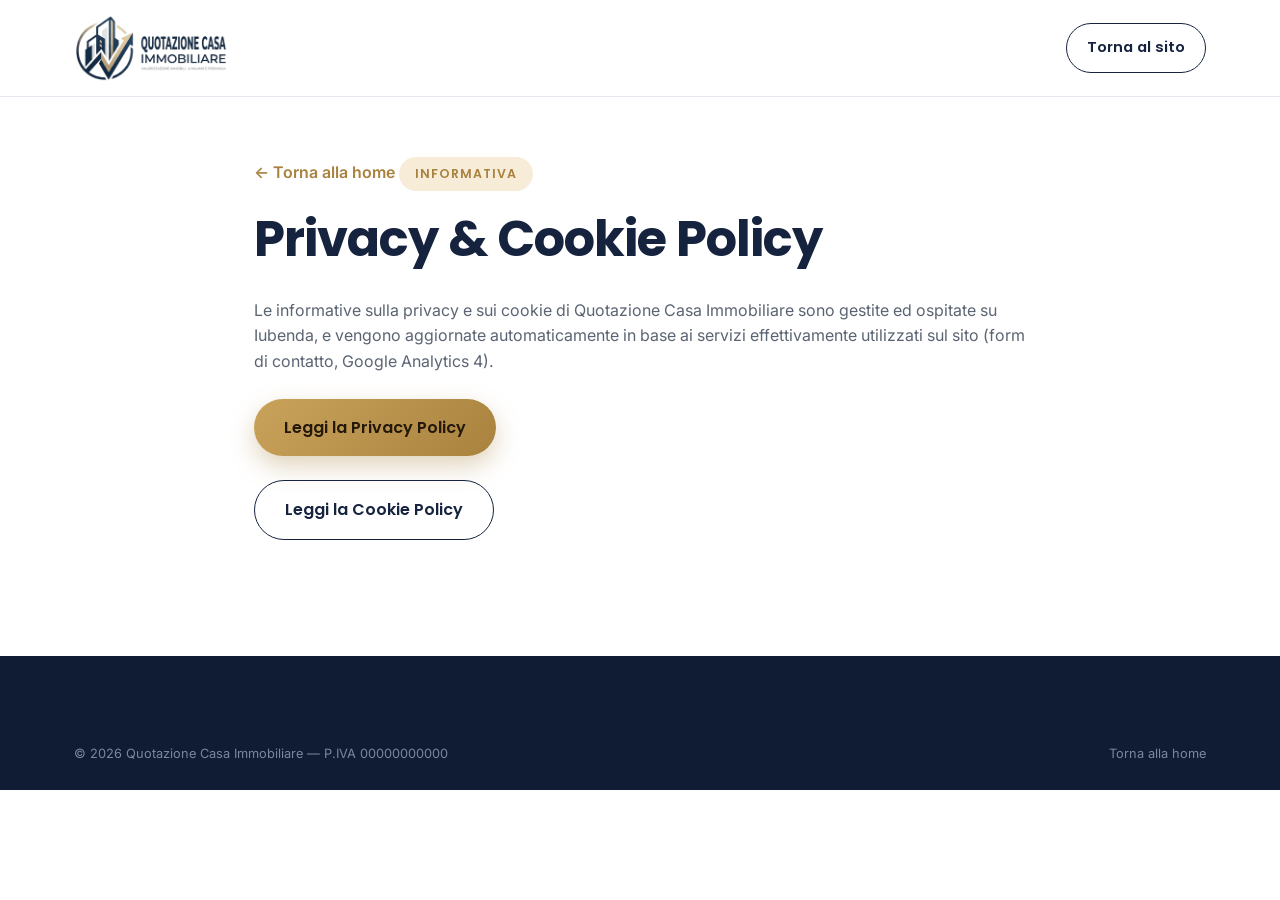
==== commit 847a4e16: "Ottimizza le performance mobile segnalate da PageSpeed - Google Fonts caricato in modo non bloccante" ====
--- a/privacy.html
+++ b/privacy.html
@@ -8,10 +8,14 @@
 <meta name="robots" content="noindex, follow">
 
 <!-- Iubenda Cookie Solution: banner di consenso cookie -->
-<script type="text/javascript" src="https://embeds.iubenda.com/widgets/00c90db8-ea64-43c1-9f07-15790a9fdcb1.js"></script>
+<script async type="text/javascript" src="https://embeds.iubenda.com/widgets/00c90db8-ea64-43c1-9f07-15790a9fdcb1.js"></script>
 
 <link rel="icon" type="image/png" href="images/favicon-32.png">
-<link href="https://fonts.googleapis.com/css2?family=Inter:wght@400;500;600;700&family=Poppins:wght@500;600;700&display=swap" rel="stylesheet">
+<link rel="preconnect" href="https://fonts.googleapis.com">
+<link rel="preconnect" href="https://fonts.gstatic.com" crossorigin>
+<link rel="preload" as="style" href="https://fonts.googleapis.com/css2?family=Inter:wght@400;500;600;700&family=Poppins:wght@500;600;700&display=swap">
+<link href="https://fonts.googleapis.com/css2?family=Inter:wght@400;500;600;700&family=Poppins:wght@500;600;700&display=swap" rel="stylesheet" media="print" onload="this.media='all'">
+<noscript><link href="https://fonts.googleapis.com/css2?family=Inter:wght@400;500;600;700&family=Poppins:wght@500;600;700&display=swap" rel="stylesheet"></noscript>
 <link rel="stylesheet" href="css/style.css">
 <style>
   .legal-wrap { max-width: 820px; margin: 0 auto; padding: 60px 24px 100px; }
@@ -24,7 +28,10 @@
 <header class="site-header">
   <div class="container">
     <a href="index.html" class="brand" aria-label="Quotazione Casa Immobiliare - Torna alla home">
-      <img src="images/logo-header.png" alt="Quotazione Casa Immobiliare" width="272" height="120">
+      <picture>
+        <source srcset="images/logo-header.webp" type="image/webp">
+        <img src="images/logo-header.png" alt="Quotazione Casa Immobiliare" width="272" height="120">
+      </picture>
     </a>
     <div class="header-actions">
       <a href="index.html" class="btn btn-outline btn-sm">Torna al sito</a>
--- a/css/style.css
+++ b/css/style.css
@@ -112,6 +112,15 @@
 }
 .btn:active { transform: translateY(1px); }
 
+/* Su schermi molto stretti (~320-360px) i bottoni con testo lungo (es. CTA
+   in italiano di piu' parole) possono eccedere lo spazio disponibile: dato
+   che white-space:nowrap li forza su una riga, alcuni contenitori con
+   overflow:hidden o position:fixed li tagliavano invece di scrollare.
+   Sotto questa soglia permettiamo l'a capo su piu' righe. */
+@media (max-width: 400px) {
+  .btn { white-space: normal; text-align: center; padding: 14px 22px; }
+}
+
 .btn-primary {
   background: linear-gradient(135deg, var(--gold-500), var(--gold-600));
   color: #23180a;
@@ -150,7 +159,10 @@
   background: rgba(255,255,255,0.92);
   backdrop-filter: saturate(180%) blur(10px);
   border-bottom: 1px solid var(--border);
-}
+  box-shadow: none;
+  transition: box-shadow .15s ease;
+}
+.site-header.is-scrolled { box-shadow: 0 4px 18px rgba(15,28,51,0.08); }
 .site-header .container {
   display: flex;
   align-items: center;
@@ -201,8 +213,9 @@
   .main-nav { position: fixed; top: 96px; left: 0; right: 0; background: #fff; flex-direction: column; align-items: flex-start; gap: 0; padding: 8px 24px 20px; box-shadow: var(--shadow-md); transform: translateY(-8px); opacity: 0; pointer-events: none; transition: all .2s ease; }
   .main-nav.open { transform: translateY(0); opacity: 1; pointer-events: auto; }
   .main-nav a { padding: 12px 0; width: 100%; border-bottom: 1px solid var(--border); }
+  .header-phone { padding: 13px; margin: -13px; }
   .header-phone span.phone-text { display: none; }
-  .nav-toggle { display: block; }
+  .nav-toggle { display: block; padding: 12px; margin: -6px; }
   .header-actions .btn-primary.btn-sm span.btn-full-text { display: none; }
 }
 
@@ -321,7 +334,7 @@
   border: 1.5px solid var(--border);
   background: var(--bg-soft);
   font-family: var(--ff-body);
-  font-size: 0.96rem;
+  font-size: 16px;
   color: var(--ink);
   transition: border-color .15s ease, background .15s ease;
 }
@@ -696,6 +709,10 @@
   border-top: 1px solid var(--border);
 }
 @media (max-width: 720px) { .mobile-cta-bar { display: flex; } body { padding-bottom: 74px; } }
+/* Sotto i 400px il testo dei bottoni puo' andare su due righe (vedi regola
+   .btn white-space:normal sopra), rendendo la barra fissa piu' alta:
+   aumentiamo lo spazio riservato per non nascondere il footer sotto. */
+@media (max-width: 400px) { body { padding-bottom: 112px; } }
 
 .whatsapp-float {
   position: fixed;
